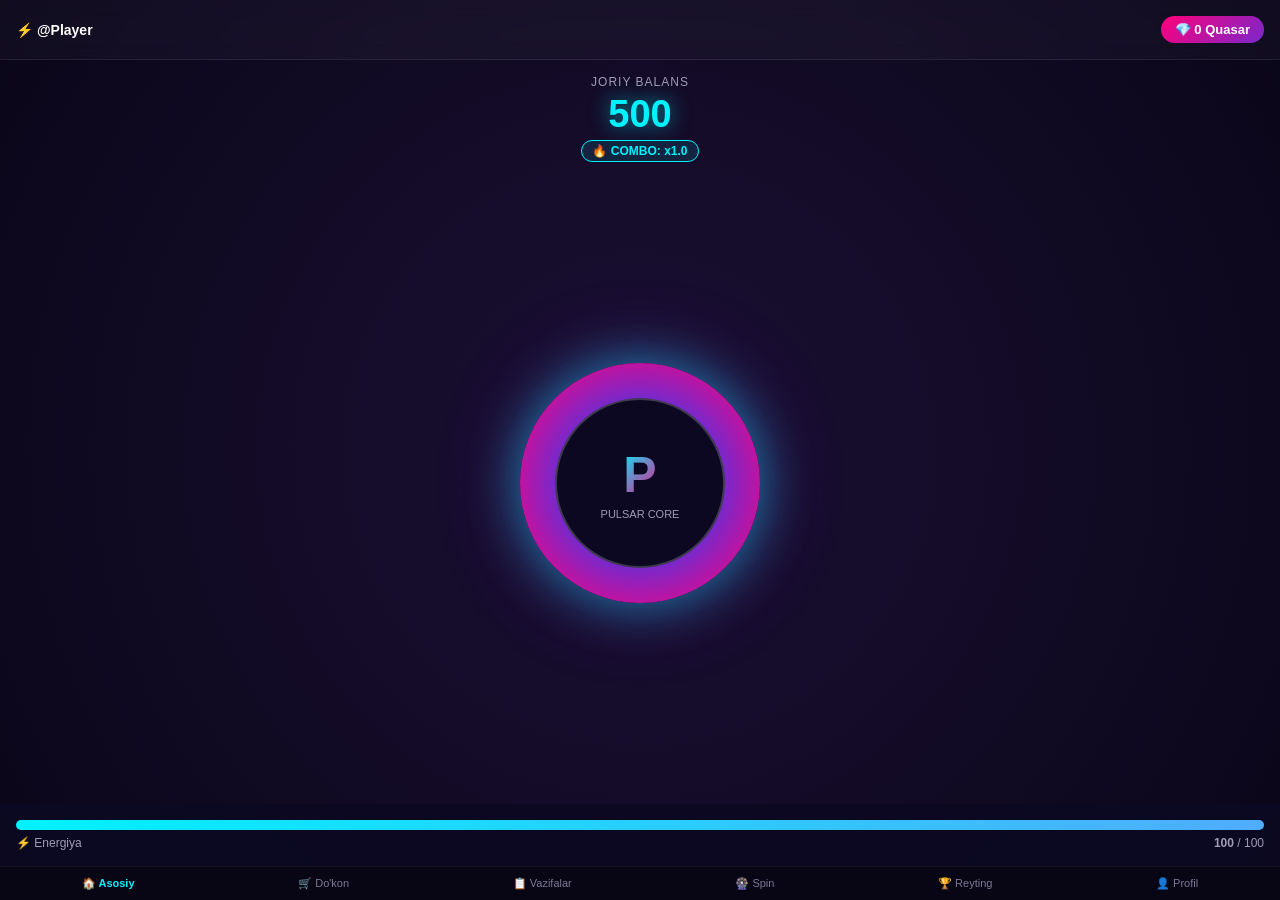
==== index.html @ 584ee262 "Add files via upload" ====
<!DOCTYPE html>
<html lang="uz">
<head>
  <meta charset="UTF-8">
  <meta name="viewport" content="width=device-width, initial-scale=1.0, user-scalable=no">
  <title>Pulsar Tap-to-Earn</title>
  <script src="https://telegram.org/js/telegram-web-app.js"></script>
  <style>
    * { box-sizing: border-box; margin: 0; padding: 0; user-select: none; font-family: 'Segoe UI', Roboto, sans-serif; }
    body { background: radial-gradient(circle at center, #1b1035, #0a0618); color: #fff; height: 100vh; display: flex; flex-direction: column; overflow: hidden; }
    header { padding: 16px; display: flex; justify-content: space-between; align-items: center; background: rgba(255,255,255,0.03); backdrop-filter: blur(10px); border-bottom: 1px solid rgba(255,255,255,0.08); }
    .user-pill { display: flex; align-items: center; gap: 8px; font-weight: bold; font-size: 14px; }
    .balance-badge { background: linear-gradient(135deg, #ff007a, #7928ca); padding: 6px 14px; border-radius: 20px; font-size: 13px; font-weight: bold; }
    
    .stats-container { text-align: center; margin-top: 15px; }
    .balance-title { font-size: 12px; color: #a19bb6; text-transform: uppercase; letter-spacing: 1px; }
    .balance-val { font-size: 38px; font-weight: 800; color: #00f2fe; text-shadow: 0 0 20px rgba(0,242,254,0.6); margin: 4px 0; }
    .combo-badge { display: inline-block; background: rgba(0, 242, 254, 0.1); border: 1px solid #00f2fe; color: #00f2fe; padding: 3px 10px; border-radius: 12px; font-size: 12px; font-weight: bold; }

    .tap-area { flex: 1; display: flex; justify-content: center; align-items: center; position: relative; }
    .pulsar-core {
      width: 240px; height: 240px; border-radius: 50%;
      background: radial-gradient(circle, #00f2fe 10%, #7928ca 50%, #ff007a 90%);
      box-shadow: 0 0 50px rgba(0,242,254,0.5), 0 0 80px rgba(121,40,202,0.4);
      display: flex; justify-content: center; align-items: center;
      cursor: pointer; transition: transform 0.1s ease;
    }
    .pulsar-core:active { transform: scale(0.94); }
    .core-inner { width: 170px; height: 170px; border-radius: 50%; background: #0c0822; display: flex; flex-direction: column; justify-content: center; align-items: center; border: 2px solid rgba(255,255,255,0.2); }
    .core-symbol { font-size: 50px; font-weight: 900; background: linear-gradient(135deg, #00f2fe, #ff007a); -webkit-background-clip: text; -webkit-text-fill-color: transparent; }

    .floating-text { position: absolute; color: #00f2fe; font-size: 24px; font-weight: bold; pointer-events: none; animation: floatUp 0.8s forwards ease-out; }
    @keyframes floatUp { 0% { opacity: 1; transform: translateY(0) scale(1); } 100% { opacity: 0; transform: translateY(-70px) scale(1.3); } }

    .footer-bar { padding: 16px; background: rgba(12,8,34,0.9); }
    .energy-bar-wrap { height: 10px; background: rgba(255,255,255,0.1); border-radius: 10px; overflow: hidden; margin-bottom: 6px; }
    .energy-bar-fill { height: 100%; width: 100%; background: linear-gradient(90deg, #00f2fe, #4facfe); transition: width 0.2s; }
    .energy-info { display: flex; justify-content: space-between; font-size: 12px; color: #a19bb6; }

    nav { display: flex; justify-content: space-around; background: #080514; padding: 10px 0; border-top: 1px solid rgba(255,255,255,0.06); }
    .nav-item { display: flex; flex-direction: column; align-items: center; font-size: 11px; color: #7f7899; cursor: pointer; }
    .nav-item.active { color: #00f2fe; font-weight: bold; }
  </style>
</head>
<body>
  <header>
    <div class="user-pill" id="user-info">⚡ @Player</div>
    <div class="balance-badge">💎 <span id="gems-val">0</span> Quasar</div>
  </header>

  <div class="stats-container">
    <div class="balance-title">JORIY BALANS</div>
    <div class="balance-val" id="balance">500</div>
    <div class="combo-badge" id="combo">🔥 COMBO: x1.0</div>
  </div>

  <div class="tap-area" id="tap-zone">
    <div class="pulsar-core" id="core">
      <div class="core-inner">
        <div class="core-symbol">P</div>
        <div style="font-size: 11px; color: #a19bb6; margin-top: 4px;">PULSAR CORE</div>
      </div>
    </div>
  </div>

  <div class="footer-bar">
    <div class="energy-bar-wrap">
      <div class="energy-bar-fill" id="energy-fill"></div>
    </div>
    <div class="energy-info">
      <span>⚡ Energiya</span>
      <span><strong id="energy-val">100</strong> / 100</span>
    </div>
  </div>

  <nav>
    <div class="nav-item active">🏠 Asosiy</div>
    <div class="nav-item">🛒 Do'kon</div>
    <div class="nav-item">📋 Vazifalar</div>
    <div class="nav-item">🎡 Spin</div>
    <div class="nav-item">🏆 Reyting</div>
    <div class="nav-item">👤 Profil</div>
  </nav>

  <script>
    const tg = window.Telegram?.WebApp;
    if (tg) { tg.expand(); }

    let balance = 500;
    let energy = 100;
    const maxEnergy = 100;
    let comboCount = 0;
    let comboMultiplier = 1;

    const balanceEl = document.getElementById('balance');
    const energyValEl = document.getElementById('energy-val');
    const energyFillEl = document.getElementById('energy-fill');
    const comboEl = document.getElementById('combo');
    const coreEl = document.getElementById('core');
    const tapZone = document.getElementById('tap-zone');

    if (tg?.initDataUnsafe?.user) {
      document.getElementById('user-info').innerText = '⚡ @' + (tg.initDataUnsafe.user.username || tg.initDataUnsafe.user.first_name);
    }

    coreEl.addEventListener('pointerdown', (e) => {
      if (energy <= 0) return;

      energy--;
      comboCount++;
      comboMultiplier = comboCount > 30 ? 3 : (comboCount > 15 ? 2 : 1);
      
      const earned = 1 * comboMultiplier;
      balance += earned;

      balanceEl.innerText = balance.toLocaleString();
      energyValEl.innerText = energy;
      energyFillEl.style.width = (energy / maxEnergy * 100) + '%';
      comboEl.innerText = `🔥 COMBO: x${comboMultiplier}.0`;

      if (tg?.HapticFeedback) {
        tg.HapticFeedback.impactOccurred('medium');
      }

      // Animatsiya
      const plusText = document.createElement('div');
      plusText.className = 'floating-text';
      plusText.innerText = `+${earned}`;
      plusText.style.left = `${e.clientX - 20}px`;
      plusText.style.top = `${e.clientY - 60}px`;
      document.body.appendChild(plusText);

      setTimeout(() => plusText.remove(), 800);
    });

    // Energiya tiklanishi (har 2 soniyada +1)
    setInterval(() => {
      if (energy < maxEnergy) {
        energy++;
        energyValEl.innerText = energy;
        energyFillEl.style.width = (energy / maxEnergy * 100) + '%';
      }
    }, 2000);
  </script>
</body>
</html>
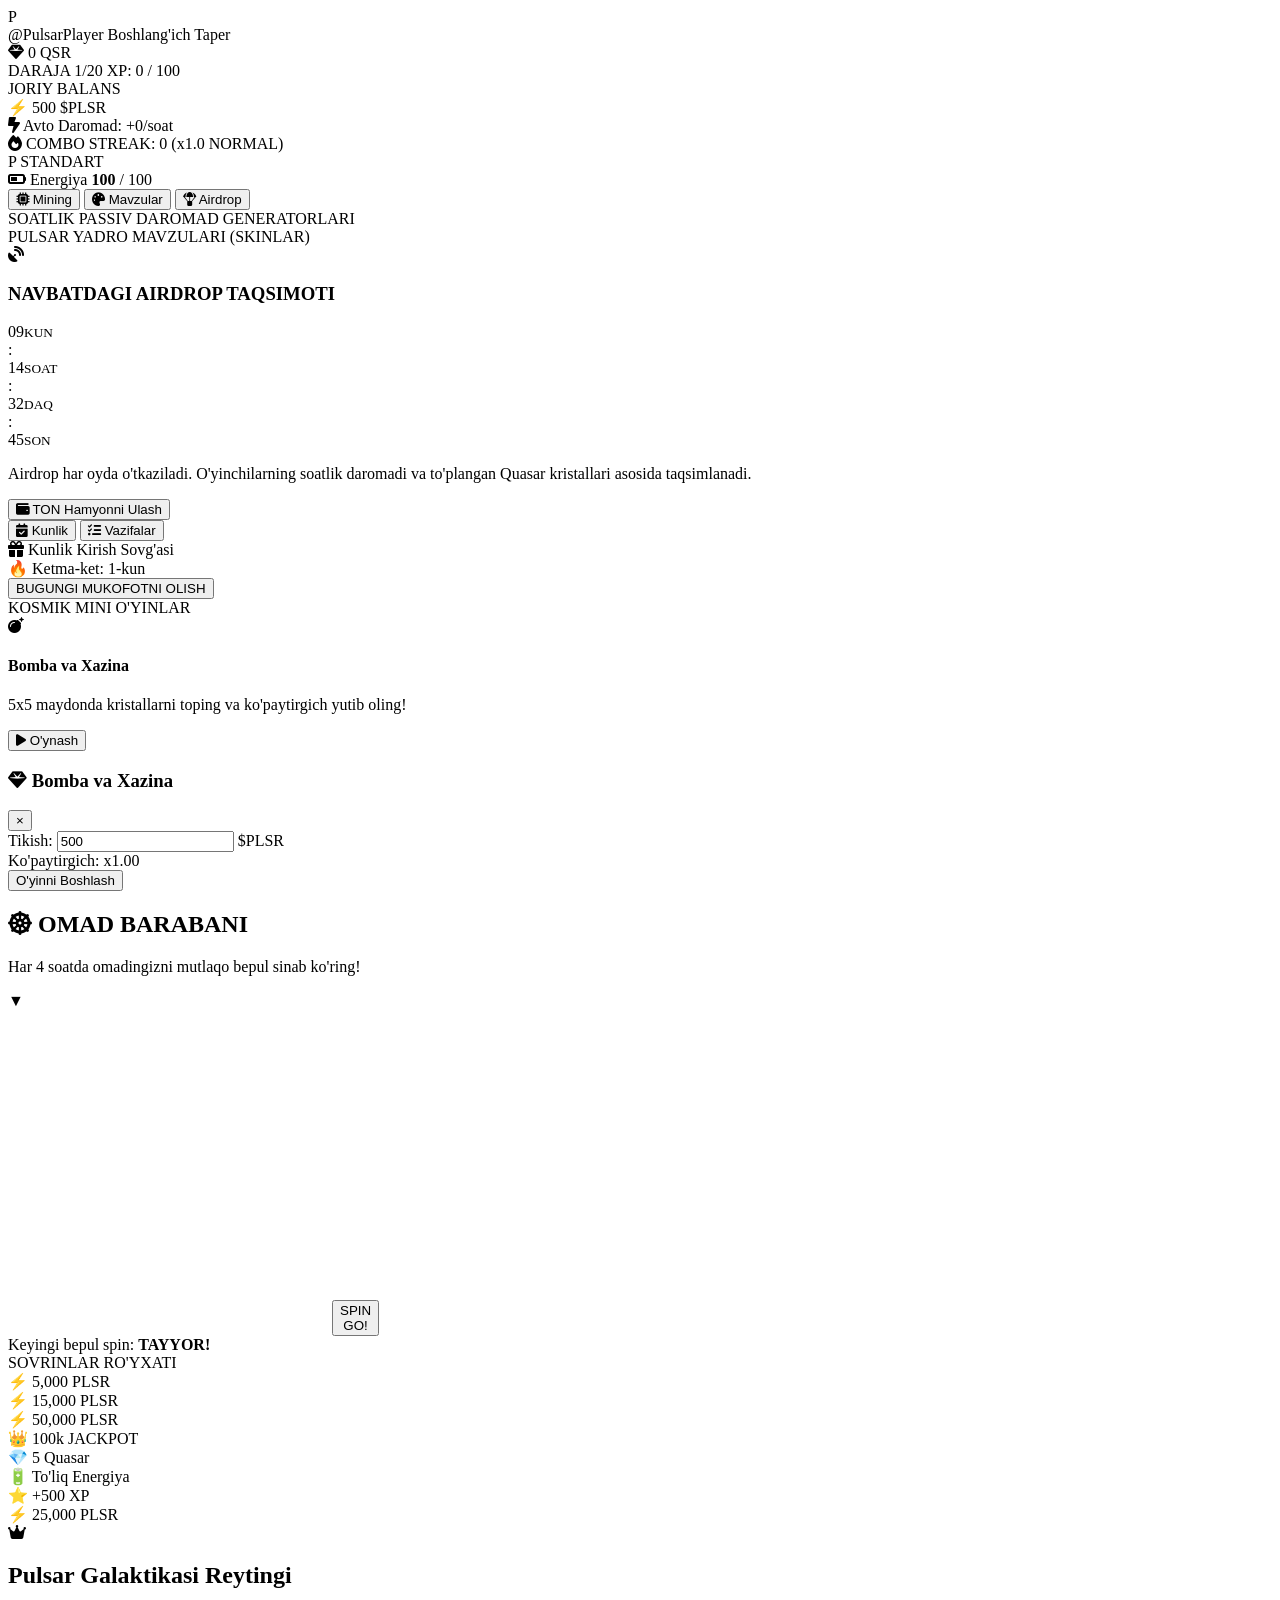
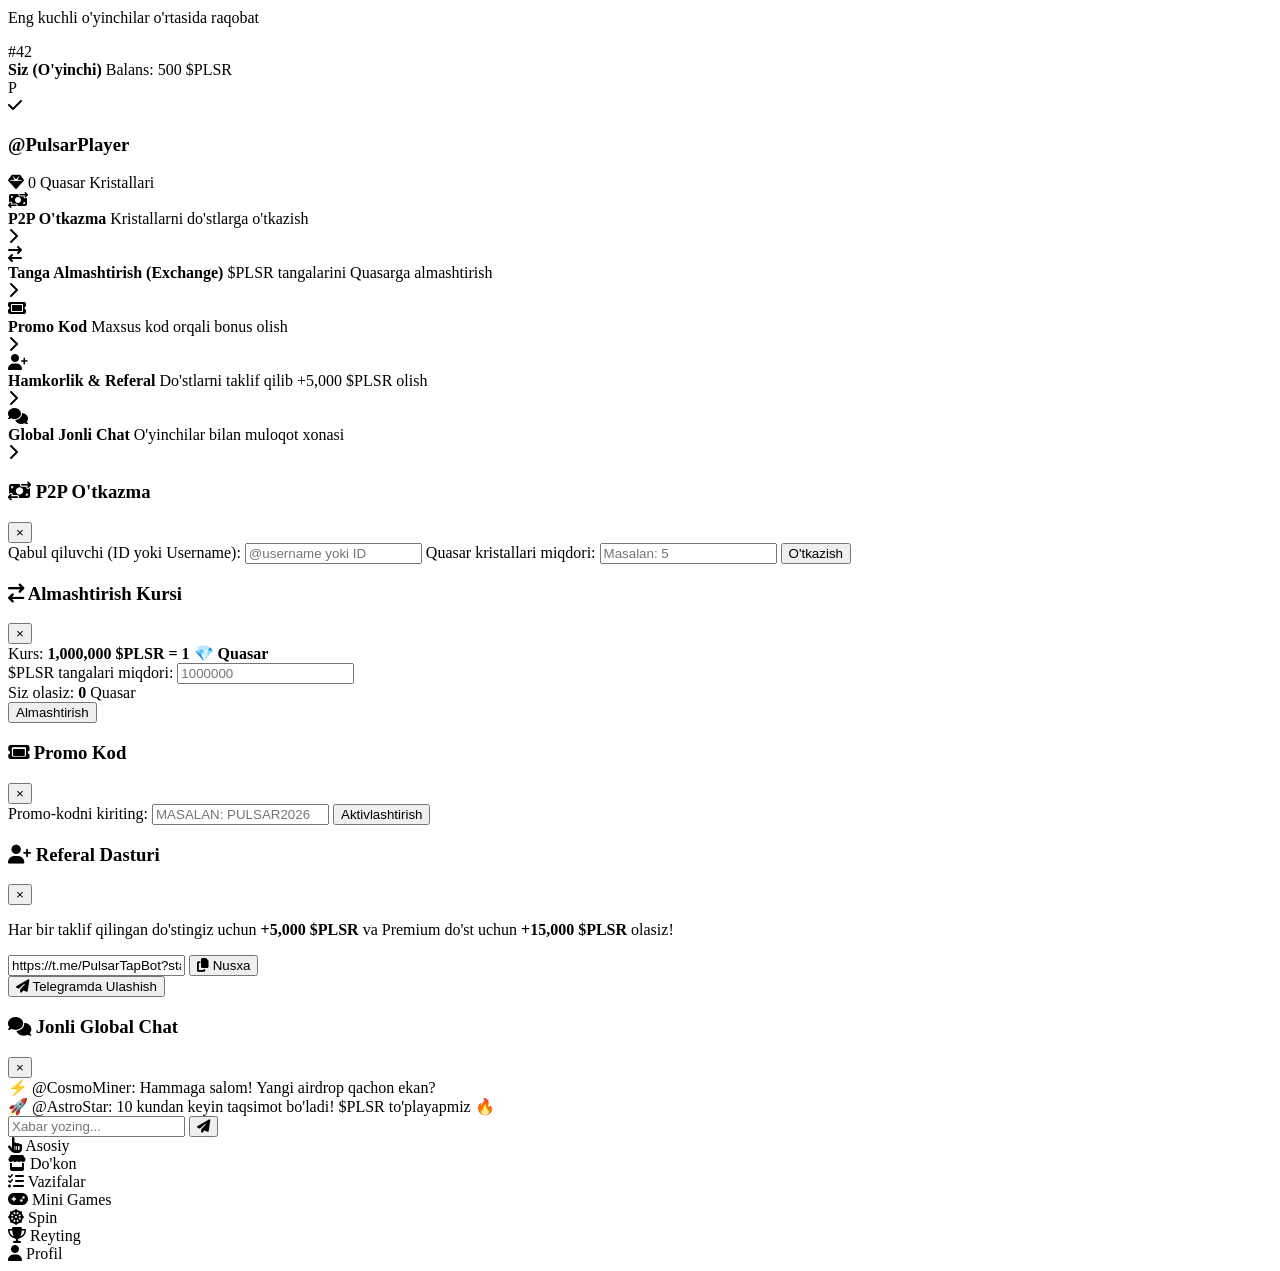
==== commit 1b1390ca: "Add files via upload" ====
--- a/index.html
+++ b/index.html
@@ -2,145 +2,445 @@
 <html lang="uz">
 <head>
   <meta charset="UTF-8">
-  <meta name="viewport" content="width=device-width, initial-scale=1.0, user-scalable=no">
-  <title>Pulsar Tap-to-Earn</title>
+  <meta name="viewport" content="width=device-width, initial-scale=1.0, maximum-scale=1.0, user-scalable=no">
+  <title>Pulsar ($PLSR) — Telegram Mini App</title>
+  <!-- Telegram WebApp SDK -->
   <script src="https://telegram.org/js/telegram-web-app.js"></script>
-  <style>
-    * { box-sizing: border-box; margin: 0; padding: 0; user-select: none; font-family: 'Segoe UI', Roboto, sans-serif; }
-    body { background: radial-gradient(circle at center, #1b1035, #0a0618); color: #fff; height: 100vh; display: flex; flex-direction: column; overflow: hidden; }
-    header { padding: 16px; display: flex; justify-content: space-between; align-items: center; background: rgba(255,255,255,0.03); backdrop-filter: blur(10px); border-bottom: 1px solid rgba(255,255,255,0.08); }
-    .user-pill { display: flex; align-items: center; gap: 8px; font-weight: bold; font-size: 14px; }
-    .balance-badge { background: linear-gradient(135deg, #ff007a, #7928ca); padding: 6px 14px; border-radius: 20px; font-size: 13px; font-weight: bold; }
-    
-    .stats-container { text-align: center; margin-top: 15px; }
-    .balance-title { font-size: 12px; color: #a19bb6; text-transform: uppercase; letter-spacing: 1px; }
-    .balance-val { font-size: 38px; font-weight: 800; color: #00f2fe; text-shadow: 0 0 20px rgba(0,242,254,0.6); margin: 4px 0; }
-    .combo-badge { display: inline-block; background: rgba(0, 242, 254, 0.1); border: 1px solid #00f2fe; color: #00f2fe; padding: 3px 10px; border-radius: 12px; font-size: 12px; font-weight: bold; }
-
-    .tap-area { flex: 1; display: flex; justify-content: center; align-items: center; position: relative; }
-    .pulsar-core {
-      width: 240px; height: 240px; border-radius: 50%;
-      background: radial-gradient(circle, #00f2fe 10%, #7928ca 50%, #ff007a 90%);
-      box-shadow: 0 0 50px rgba(0,242,254,0.5), 0 0 80px rgba(121,40,202,0.4);
-      display: flex; justify-content: center; align-items: center;
-      cursor: pointer; transition: transform 0.1s ease;
-    }
-    .pulsar-core:active { transform: scale(0.94); }
-    .core-inner { width: 170px; height: 170px; border-radius: 50%; background: #0c0822; display: flex; flex-direction: column; justify-content: center; align-items: center; border: 2px solid rgba(255,255,255,0.2); }
-    .core-symbol { font-size: 50px; font-weight: 900; background: linear-gradient(135deg, #00f2fe, #ff007a); -webkit-background-clip: text; -webkit-text-fill-color: transparent; }
-
-    .floating-text { position: absolute; color: #00f2fe; font-size: 24px; font-weight: bold; pointer-events: none; animation: floatUp 0.8s forwards ease-out; }
-    @keyframes floatUp { 0% { opacity: 1; transform: translateY(0) scale(1); } 100% { opacity: 0; transform: translateY(-70px) scale(1.3); } }
-
-    .footer-bar { padding: 16px; background: rgba(12,8,34,0.9); }
-    .energy-bar-wrap { height: 10px; background: rgba(255,255,255,0.1); border-radius: 10px; overflow: hidden; margin-bottom: 6px; }
-    .energy-bar-fill { height: 100%; width: 100%; background: linear-gradient(90deg, #00f2fe, #4facfe); transition: width 0.2s; }
-    .energy-info { display: flex; justify-content: space-between; font-size: 12px; color: #a19bb6; }
-
-    nav { display: flex; justify-content: space-around; background: #080514; padding: 10px 0; border-top: 1px solid rgba(255,255,255,0.06); }
-    .nav-item { display: flex; flex-direction: column; align-items: center; font-size: 11px; color: #7f7899; cursor: pointer; }
-    .nav-item.active { color: #00f2fe; font-weight: bold; }
-  </style>
+  <!-- FontAwesome Icons -->
+  <link rel="stylesheet" href="https://cdnjs.cloudflare.com/ajax/libs/font-awesome/6.4.0/css/all.min.css">
+  <link rel="stylesheet" href="css/style.css">
 </head>
 <body>
-  <header>
-    <div class="user-pill" id="user-info">⚡ @Player</div>
-    <div class="balance-badge">💎 <span id="gems-val">0</span> Quasar</div>
-  </header>
-
-  <div class="stats-container">
-    <div class="balance-title">JORIY BALANS</div>
-    <div class="balance-val" id="balance">500</div>
-    <div class="combo-badge" id="combo">🔥 COMBO: x1.0</div>
+  <div id="app">
+    <!-- Top Header -->
+    <header class="app-header">
+      <div class="user-pill" id="user-profile-header">
+        <div class="avatar-circle" id="user-avatar">P</div>
+        <div class="user-meta">
+          <span class="user-name" id="user-name">@PulsarPlayer</span>
+          <span class="user-title" id="user-status-title">Boshlang'ich Taper</span>
+        </div>
+      </div>
+      <div class="header-badges">
+        <div class="badge quasar-badge" onclick="switchTab('profil')">
+          <i class="fa-solid fa-gem"></i> <span id="header-gems">0</span> QSR
+        </div>
+      </div>
+    </header>
+
+    <!-- Main Screens Container -->
+    <main class="content-area">
+      <!-- 1. ASOSIY (TAP TO EARN) SCREEN -->
+      <section id="tab-asosiy" class="screen-tab active">
+        <div class="stats-overview">
+          <div class="level-progress-wrap">
+            <div class="level-info">
+              <span id="level-label">DARAJA 1/20</span>
+              <span id="xp-label">XP: 0 / 100</span>
+            </div>
+            <div class="progress-track">
+              <div class="progress-fill" id="xp-bar" style="width: 0%;"></div>
+            </div>
+          </div>
+
+          <div class="balance-display">
+            <div class="balance-sub">JORIY BALANS</div>
+            <div class="balance-main">
+              <span class="coin-icon">⚡</span>
+              <span id="main-balance">500</span>
+              <span class="currency-label">$PLSR</span>
+            </div>
+            <div class="passive-income-badge">
+              <i class="fa-solid fa-bolt-lightning"></i> Avto Daromad: <span id="passive-rate">+0</span>/soat
+            </div>
+          </div>
+
+          <div class="combo-indicator" id="combo-badge">
+            <i class="fa-solid fa-fire"></i> COMBO STREAK: <span id="combo-count">0</span> (<span id="combo-mult">x1.0 NORMAL</span>)
+          </div>
+        </div>
+
+        <!-- Central Tap Core -->
+        <div class="tap-zone" id="tap-zone">
+          <div class="pulsar-aura" id="pulsar-aura"></div>
+          <div class="pulsar-core" id="pulsar-core">
+            <div class="core-rings"></div>
+            <div class="core-center">
+              <span class="core-logo">P</span>
+              <span class="core-skin-name" id="active-skin-name">STANDART</span>
+            </div>
+          </div>
+        </div>
+
+        <!-- Energy Bar -->
+        <div class="energy-panel">
+          <div class="energy-meta">
+            <span><i class="fa-solid fa-battery-half"></i> Energiya</span>
+            <span><strong id="energy-cur">100</strong> / <span id="energy-max">100</span></span>
+          </div>
+          <div class="energy-track">
+            <div class="energy-fill" id="energy-bar" style="width: 100%;"></div>
+          </div>
+        </div>
+      </section>
+
+      <!-- 2. DO'KON & MINING SCREEN -->
+      <section id="tab-dokan" class="screen-tab">
+        <div class="sub-nav">
+          <button class="sub-btn active" onclick="switchShopSub('mining')"><i class="fa-solid fa-microchip"></i> Mining</button>
+          <button class="sub-btn" onclick="switchShopSub('mavzular')"><i class="fa-solid fa-palette"></i> Mavzular</button>
+          <button class="sub-btn" onclick="switchShopSub('airdrop')"><i class="fa-solid fa-parachute-box"></i> Airdrop</button>
+        </div>
+
+        <!-- Mining Cards -->
+        <div id="shop-mining" class="shop-content-section active">
+          <div class="section-title">SOATLIK PASSIV DAROMAD GENERATORLARI</div>
+          <div class="cards-grid" id="mining-cards-container">
+            <!-- Dynamic Mining Cards injected by JS -->
+          </div>
+        </div>
+
+        <!-- Skins / Mavzular -->
+        <div id="shop-mavzular" class="shop-content-section">
+          <div class="section-title">PULSAR YADRO MAVZULARI (SKINLAR)</div>
+          <div class="cards-grid" id="skins-cards-container">
+            <!-- Dynamic Skin Cards injected by JS -->
+          </div>
+        </div>
+
+        <!-- Airdrop Section -->
+        <div id="shop-airdrop" class="shop-content-section">
+          <div class="airdrop-card">
+            <div class="airdrop-header">
+              <i class="fa-solid fa-satellite-dish"></i>
+              <h3>NAVBATDAGI AIRDROP TAQSIMOTI</h3>
+            </div>
+            <div class="countdown-timer">
+              <div class="time-block"><span id="days">09</span><small>KUN</small></div>
+              <div class="time-divider">:</div>
+              <div class="time-block"><span id="hours">14</span><small>SOAT</small></div>
+              <div class="time-divider">:</div>
+              <div class="time-block"><span id="minutes">32</span><small>DAQ</small></div>
+              <div class="time-divider">:</div>
+              <div class="time-block"><span id="seconds">45</span><small>SON</small></div>
+            </div>
+            <div class="airdrop-info">
+              <p>Airdrop har oyda o'tkaziladi. O'yinchilarning soatlik daromadi va to'plangan Quasar kristallari asosida taqsimlanadi.</p>
+              <button class="btn-primary" onclick="connectWallet()"><i class="fa-solid fa-wallet"></i> TON Hamyonni Ulash</button>
+            </div>
+          </div>
+        </div>
+      </section>
+
+      <!-- 3. VAZIFALAR SCREEN -->
+      <section id="tab-vazifalar" class="screen-tab">
+        <div class="sub-nav">
+          <button class="sub-btn active" onclick="switchTaskSub('daily')"><i class="fa-solid fa-calendar-check"></i> Kunlik</button>
+          <button class="sub-btn" onclick="switchTaskSub('missions')"><i class="fa-solid fa-list-check"></i> Vazifalar</button>
+        </div>
+
+        <div id="task-daily" class="task-content-section active">
+          <div class="streak-header">
+            <div class="streak-title"><i class="fa-solid fa-gift"></i> Kunlik Kirish Sovg'asi</div>
+            <div class="streak-badge">🔥 Ketma-ket: <span id="streak-day-count">1</span>-kun</div>
+          </div>
+          <div class="streak-grid" id="streak-grid-container">
+            <!-- 7 Days Streak Cards -->
+          </div>
+          <button class="btn-claim-daily" id="btn-claim-streak" onclick="claimDailyStreak()">BUGUNGI MUKOFOTNI OLISH</button>
+        </div>
+
+        <div id="task-missions" class="task-content-section">
+          <div class="missions-list" id="missions-container">
+            <!-- Dynamic Social Tasks -->
+          </div>
+        </div>
+      </section>
+
+      <!-- 4. MINI GAMES SCREEN -->
+      <section id="tab-minigames" class="screen-tab">
+        <div class="section-title">KOSMIK MINI O'YINLAR</div>
+        <div class="game-selector-card" onclick="openMinesGame()">
+          <div class="game-icon"><i class="fa-solid fa-bomb"></i></div>
+          <div class="game-info">
+            <h4>Bomba va Xazina</h4>
+            <p>5x5 maydonda kristallarni toping va ko'paytirgich yutib oling!</p>
+          </div>
+          <button class="btn-sm"><i class="fa-solid fa-play"></i> O'ynash</button>
+        </div>
+
+        <!-- Minesweeper Modal/Game View -->
+        <div id="mines-modal" class="modal-overlay">
+          <div class="modal-window">
+            <div class="modal-header">
+              <h3><i class="fa-solid fa-gem"></i> Bomba va Xazina</h3>
+              <button class="close-btn" onclick="closeMinesGame()">&times;</button>
+            </div>
+            <div class="mines-controls">
+              <div class="stat-box">Tikish: <input type="number" id="mines-bet" value="500" min="100" step="100"> $PLSR</div>
+              <div class="stat-box">Ko'paytirgich: <span id="mines-mult">x1.00</span></div>
+            </div>
+            <div class="mines-grid" id="mines-grid">
+              <!-- 25 Cells -->
+            </div>
+            <div class="mines-actions">
+              <button class="btn-primary" id="btn-start-mines" onclick="startMinesGame()">O'yinni Boshlash</button>
+              <button class="btn-success" id="btn-cashout-mines" onclick="cashoutMines()" style="display:none;">Yutuqni Olish</button>
+            </div>
+          </div>
+        </div>
+      </section>
+
+      <!-- 5. SPIN (OMAD BARABANI) SCREEN -->
+      <section id="tab-spin" class="screen-tab">
+        <div class="spin-header">
+          <h2><i class="fa-solid fa-dharmachakra"></i> OMAD BARABANI</h2>
+          <p>Har 4 soatda omadingizni mutlaqo bepul sinab ko'ring!</p>
+        </div>
+
+        <div class="wheel-container">
+          <div class="wheel-pointer">▼</div>
+          <canvas id="wheel-canvas" width="320" height="320"></canvas>
+          <button class="spin-center-btn" id="spin-btn" onclick="spinWheel()">SPIN<br>GO!</button>
+        </div>
+
+        <div class="spin-timer-wrap">
+          <span id="spin-cooldown-text">Keyingi bepul spin: <strong id="spin-timer">TAYYOR!</strong></span>
+        </div>
+
+        <div class="spin-prizes-list">
+          <div class="section-title">SOVRINLAR RO'YXATI</div>
+          <div class="prizes-grid">
+            <div class="prize-pill">⚡ 5,000 PLSR</div>
+            <div class="prize-pill">⚡ 15,000 PLSR</div>
+            <div class="prize-pill">⚡ 50,000 PLSR</div>
+            <div class="prize-pill jackpot">👑 100k JACKPOT</div>
+            <div class="prize-pill">💎 5 Quasar</div>
+            <div class="prize-pill">🔋 To'liq Energiya</div>
+            <div class="prize-pill">⭐ +500 XP</div>
+            <div class="prize-pill">⚡ 25,000 PLSR</div>
+          </div>
+        </div>
+      </section>
+
+      <!-- 6. REYTING (LEADERBOARD) SCREEN -->
+      <section id="tab-reyting" class="screen-tab">
+        <div class="leaderboard-header">
+          <i class="fa-solid fa-crown rank-crown"></i>
+          <h2>Pulsar Galaktikasi Reytingi</h2>
+          <p>Eng kuchli o'yinchilar o'rtasida raqobat</p>
+        </div>
+
+        <div class="leaderboard-list" id="leaderboard-container">
+          <!-- Leaderboard items -->
+        </div>
+
+        <!-- Sticky My Rank -->
+        <div class="my-rank-sticky">
+          <div class="my-rank-num">#42</div>
+          <div class="my-rank-info">
+            <strong>Siz (O'yinchi)</strong>
+            <span>Balans: <span id="my-rank-bal">500</span> $PLSR</span>
+          </div>
+        </div>
+      </section>
+
+      <!-- 7. PROFIL, P2P & LIVE CHAT SCREEN -->
+      <section id="tab-profil" class="screen-tab">
+        <div class="profile-card">
+          <div class="profile-avatar-wrap">
+            <div class="profile-avatar" id="prof-avatar">P</div>
+            <div class="profile-badge-check"><i class="fa-solid fa-check"></i></div>
+          </div>
+          <h3 id="prof-username">@PulsarPlayer</h3>
+          <div class="prof-gems-display">
+            <i class="fa-solid fa-gem"></i> <span id="prof-gems">0</span> Quasar Kristallari
+          </div>
+        </div>
+
+        <div class="profile-menu">
+          <!-- P2P Transfer Item -->
+          <div class="menu-item" onclick="openModal('p2p-modal')">
+            <div class="menu-icon icon-blue"><i class="fa-solid fa-money-bill-transfer"></i></div>
+            <div class="menu-text">
+              <strong>P2P O'tkazma</strong>
+              <span>Kristallarni do'stlarga o'tkazish</span>
+            </div>
+            <i class="fa-solid fa-chevron-right arrow"></i>
+          </div>
+
+          <!-- Tanga Exchange Item -->
+          <div class="menu-item" onclick="openModal('exchange-modal')">
+            <div class="menu-icon icon-purple"><i class="fa-solid fa-arrow-right-arrow-left"></i></div>
+            <div class="menu-text">
+              <strong>Tanga Almashtirish (Exchange)</strong>
+              <span>$PLSR tangalarini Quasarga almashtirish</span>
+            </div>
+            <i class="fa-solid fa-chevron-right arrow"></i>
+          </div>
+
+          <!-- Promo Kod Item -->
+          <div class="menu-item" onclick="openModal('promo-modal')">
+            <div class="menu-icon icon-gold"><i class="fa-solid fa-ticket"></i></div>
+            <div class="menu-text">
+              <strong>Promo Kod</strong>
+              <span>Maxsus kod orqali bonus olish</span>
+            </div>
+            <i class="fa-solid fa-chevron-right arrow"></i>
+          </div>
+
+          <!-- Referral Item -->
+          <div class="menu-item" onclick="openModal('ref-modal')">
+            <div class="menu-icon icon-green"><i class="fa-solid fa-user-plus"></i></div>
+            <div class="menu-text">
+              <strong>Hamkorlik & Referal</strong>
+              <span>Do'stlarni taklif qilib +5,000 $PLSR olish</span>
+            </div>
+            <i class="fa-solid fa-chevron-right arrow"></i>
+          </div>
+
+          <!-- Global Chat Toggle -->
+          <div class="menu-item" onclick="openModal('chat-modal')">
+            <div class="menu-icon icon-pink"><i class="fa-solid fa-comments"></i></div>
+            <div class="menu-text">
+              <strong>Global Jonli Chat</strong>
+              <span>O'yinchilar bilan muloqot xonasi</span>
+            </div>
+            <i class="fa-solid fa-chevron-right arrow"></i>
+          </div>
+        </div>
+      </section>
+    </main>
+
+    <!-- Modals -->
+    <!-- 1. P2P Modal -->
+    <div id="p2p-modal" class="modal-overlay">
+      <div class="modal-window">
+        <div class="modal-header">
+          <h3><i class="fa-solid fa-money-bill-transfer"></i> P2P O'tkazma</h3>
+          <button class="close-btn" onclick="closeModal('p2p-modal')">&times;</button>
+        </div>
+        <div class="modal-body">
+          <label>Qabul qiluvchi (ID yoki Username):</label>
+          <input type="text" id="p2p-target" placeholder="@username yoki ID">
+          <label>Quasar kristallari miqdori:</label>
+          <input type="number" id="p2p-amount" min="1" placeholder="Masalan: 5">
+          <button class="btn-primary" onclick="handleP2PTransfer()">O'tkazish</button>
+        </div>
+      </div>
+    </div>
+
+    <!-- 2. Exchange Modal -->
+    <div id="exchange-modal" class="modal-overlay">
+      <div class="modal-window">
+        <div class="modal-header">
+          <h3><i class="fa-solid fa-arrow-right-arrow-left"></i> Almashtirish Kursi</h3>
+          <button class="close-btn" onclick="closeModal('exchange-modal')">&times;</button>
+        </div>
+        <div class="modal-body">
+          <div class="rate-card">
+            <span>Kurs:</span>
+            <strong>1,000,000 $PLSR = 1 💎 Quasar</strong>
+          </div>
+          <label>$PLSR tangalari miqdori:</label>
+          <input type="number" id="exchange-input" placeholder="1000000" oninput="calcExchange()">
+          <div class="exchange-preview">Siz olasiz: <strong id="exchange-out">0</strong> Quasar</div>
+          <button class="btn-primary" onclick="handleExchange()">Almashtirish</button>
+        </div>
+      </div>
+    </div>
+
+    <!-- 3. Promo Modal -->
+    <div id="promo-modal" class="modal-overlay">
+      <div class="modal-window">
+        <div class="modal-header">
+          <h3><i class="fa-solid fa-ticket"></i> Promo Kod</h3>
+          <button class="close-btn" onclick="closeModal('promo-modal')">&times;</button>
+        </div>
+        <div class="modal-body">
+          <label>Promo-kodni kiriting:</label>
+          <input type="text" id="promo-input" placeholder="MASALAN: PULSAR2026">
+          <button class="btn-primary" onclick="handlePromo()">Aktivlashtirish</button>
+        </div>
+      </div>
+    </div>
+
+    <!-- 4. Ref Modal -->
+    <div id="ref-modal" class="modal-overlay">
+      <div class="modal-window">
+        <div class="modal-header">
+          <h3><i class="fa-solid fa-user-plus"></i> Referal Dasturi</h3>
+          <button class="close-btn" onclick="closeModal('ref-modal')">&times;</button>
+        </div>
+        <div class="modal-body">
+          <p>Har bir taklif qilingan do'stingiz uchun <strong>+5,000 $PLSR</strong> va Premium do'st uchun <strong>+15,000 $PLSR</strong> olasiz!</p>
+          <div class="ref-link-box">
+            <input type="text" id="ref-link-val" value="https://t.me/PulsarTapBot?start=ref_123456" readonly>
+            <button class="btn-sm" onclick="copyRefLink()"><i class="fa-solid fa-copy"></i> Nusxa</button>
+          </div>
+          <button class="btn-primary" onclick="shareRefLink()"><i class="fa-solid fa-paper-plane"></i> Telegramda Ulashish</button>
+        </div>
+      </div>
+    </div>
+
+    <!-- 5. Global Chat Modal -->
+    <div id="chat-modal" class="modal-overlay">
+      <div class="modal-window chat-window">
+        <div class="modal-header">
+          <h3><i class="fa-solid fa-comments"></i> Jonli Global Chat</h3>
+          <button class="close-btn" onclick="closeModal('chat-modal')">&times;</button>
+        </div>
+        <div class="chat-messages" id="chat-stream">
+          <div class="chat-bubble">
+            <span class="chat-user">⚡ @CosmoMiner:</span>
+            <span class="chat-text">Hammaga salom! Yangi airdrop qachon ekan?</span>
+          </div>
+          <div class="chat-bubble">
+            <span class="chat-user">🚀 @AstroStar:</span>
+            <span class="chat-text">10 kundan keyin taqsimot bo'ladi! $PLSR to'playapmiz 🔥</span>
+          </div>
+        </div>
+        <div class="chat-input-bar">
+          <input type="text" id="chat-msg-input" placeholder="Xabar yozing..." onkeypress="if(event.key==='Enter') sendChatMsg()">
+          <button class="btn-send" onclick="sendChatMsg()"><i class="fa-solid fa-paper-plane"></i></button>
+        </div>
+      </div>
+    </div>
+
+    <!-- Bottom Navigation Bar -->
+    <nav class="bottom-nav">
+      <div class="nav-btn active" onclick="switchTab('asosiy')">
+        <i class="fa-solid fa-hand-pointer"></i>
+        <span>Asosiy</span>
+      </div>
+      <div class="nav-btn" onclick="switchTab('dokan')">
+        <i class="fa-solid fa-store"></i>
+        <span>Do'kon</span>
+      </div>
+      <div class="nav-btn" onclick="switchTab('vazifalar')">
+        <i class="fa-solid fa-list-check"></i>
+        <span>Vazifalar</span>
+      </div>
+      <div class="nav-btn" onclick="switchTab('minigames')">
+        <i class="fa-solid fa-gamepad"></i>
+        <span>Mini Games</span>
+      </div>
+      <div class="nav-btn" onclick="switchTab('spin')">
+        <i class="fa-solid fa-dharmachakra"></i>
+        <span>Spin</span>
+      </div>
+      <div class="nav-btn" onclick="switchTab('reyting')">
+        <i class="fa-solid fa-trophy"></i>
+        <span>Reyting</span>
+      </div>
+      <div class="nav-btn" onclick="switchTab('profil')">
+        <i class="fa-solid fa-user"></i>
+        <span>Profil</span>
+      </div>
+    </nav>
   </div>
 
-  <div class="tap-area" id="tap-zone">
-    <div class="pulsar-core" id="core">
-      <div class="core-inner">
-        <div class="core-symbol">P</div>
-        <div style="font-size: 11px; color: #a19bb6; margin-top: 4px;">PULSAR CORE</div>
-      </div>
-    </div>
-  </div>
-
-  <div class="footer-bar">
-    <div class="energy-bar-wrap">
-      <div class="energy-bar-fill" id="energy-fill"></div>
-    </div>
-    <div class="energy-info">
-      <span>⚡ Energiya</span>
-      <span><strong id="energy-val">100</strong> / 100</span>
-    </div>
-  </div>
-
-  <nav>
-    <div class="nav-item active">🏠 Asosiy</div>
-    <div class="nav-item">🛒 Do'kon</div>
-    <div class="nav-item">📋 Vazifalar</div>
-    <div class="nav-item">🎡 Spin</div>
-    <div class="nav-item">🏆 Reyting</div>
-    <div class="nav-item">👤 Profil</div>
-  </nav>
-
-  <script>
-    const tg = window.Telegram?.WebApp;
-    if (tg) { tg.expand(); }
-
-    let balance = 500;
-    let energy = 100;
-    const maxEnergy = 100;
-    let comboCount = 0;
-    let comboMultiplier = 1;
-
-    const balanceEl = document.getElementById('balance');
-    const energyValEl = document.getElementById('energy-val');
-    const energyFillEl = document.getElementById('energy-fill');
-    const comboEl = document.getElementById('combo');
-    const coreEl = document.getElementById('core');
-    const tapZone = document.getElementById('tap-zone');
-
-    if (tg?.initDataUnsafe?.user) {
-      document.getElementById('user-info').innerText = '⚡ @' + (tg.initDataUnsafe.user.username || tg.initDataUnsafe.user.first_name);
-    }
-
-    coreEl.addEventListener('pointerdown', (e) => {
-      if (energy <= 0) return;
-
-      energy--;
-      comboCount++;
-      comboMultiplier = comboCount > 30 ? 3 : (comboCount > 15 ? 2 : 1);
-      
-      const earned = 1 * comboMultiplier;
-      balance += earned;
-
-      balanceEl.innerText = balance.toLocaleString();
-      energyValEl.innerText = energy;
-      energyFillEl.style.width = (energy / maxEnergy * 100) + '%';
-      comboEl.innerText = `🔥 COMBO: x${comboMultiplier}.0`;
-
-      if (tg?.HapticFeedback) {
-        tg.HapticFeedback.impactOccurred('medium');
-      }
-
-      // Animatsiya
-      const plusText = document.createElement('div');
-      plusText.className = 'floating-text';
-      plusText.innerText = `+${earned}`;
-      plusText.style.left = `${e.clientX - 20}px`;
-      plusText.style.top = `${e.clientY - 60}px`;
-      document.body.appendChild(plusText);
-
-      setTimeout(() => plusText.remove(), 800);
-    });
-
-    // Energiya tiklanishi (har 2 soniyada +1)
-    setInterval(() => {
-      if (energy < maxEnergy) {
-        energy++;
-        energyValEl.innerText = energy;
-        energyFillEl.style.width = (energy / maxEnergy * 100) + '%';
-      }
-    }, 2000);
-  </script>
+  <!-- Scripts -->
+  <script src="js/app.js"></script>
 </body>
 </html>
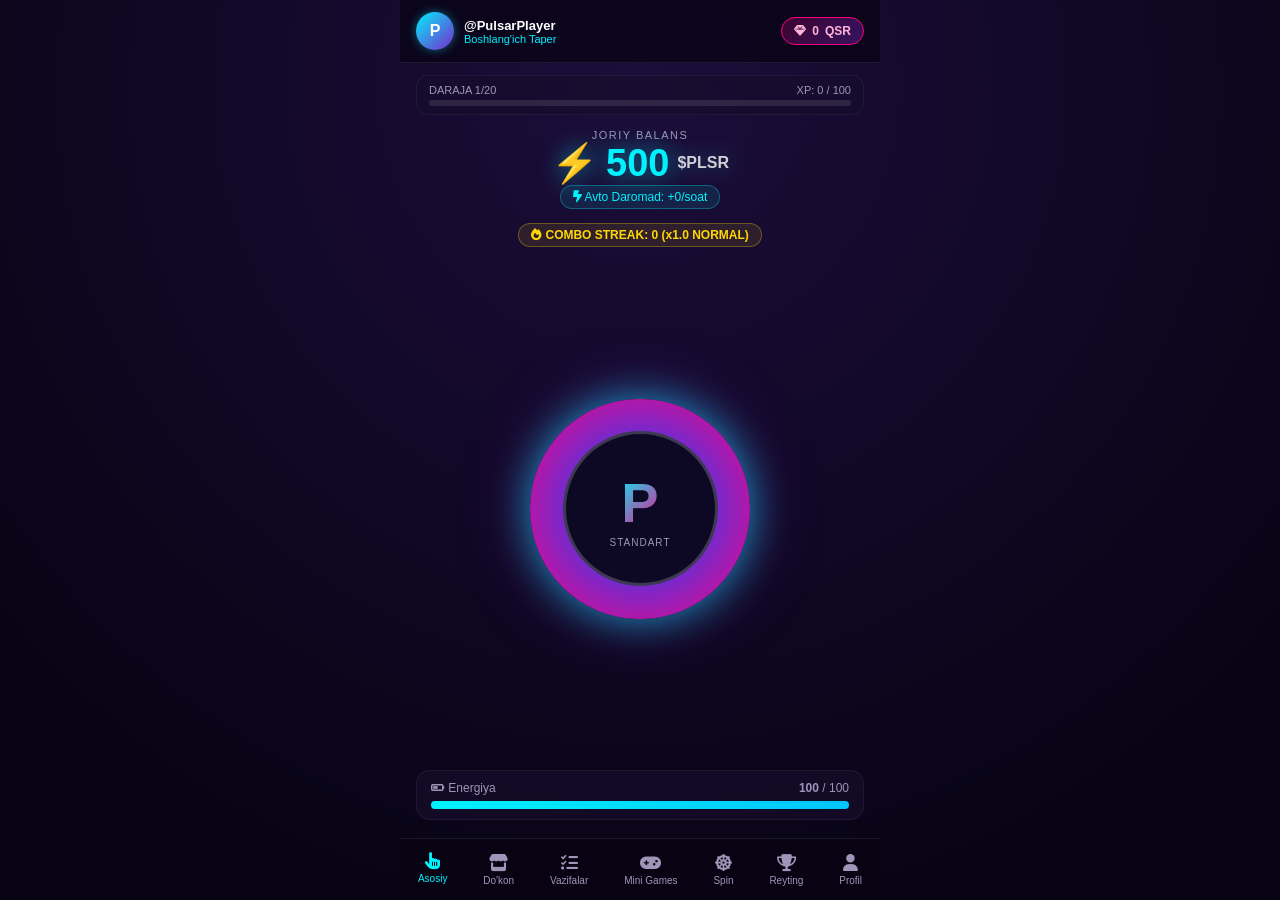
==== commit a573da37: "Fix CSS/JS paths and serve webapp files from bot server - Fix index.html paths: css/style.css -> sty" ====
--- a/index.html
+++ b/index.html
@@ -8,7 +8,7 @@
   <script src="https://telegram.org/js/telegram-web-app.js"></script>
   <!-- FontAwesome Icons -->
   <link rel="stylesheet" href="https://cdnjs.cloudflare.com/ajax/libs/font-awesome/6.4.0/css/all.min.css">
-  <link rel="stylesheet" href="css/style.css">
+  <link rel="stylesheet" href="style.css">
 </head>
 <body>
   <div id="app">
@@ -441,6 +441,6 @@
   </div>
 
   <!-- Scripts -->
-  <script src="js/app.js"></script>
+  <script src="app.js"></script>
 </body>
 </html>
--- a/style.css
+++ b/style.css
@@ -0,0 +1,915 @@
+:root {
+  --bg-dark: #070414;
+  --bg-card: rgba(23, 14, 45, 0.7);
+  --primary-cyan: #00f2fe;
+  --primary-pink: #ff007a;
+  --primary-purple: #7928ca;
+  --accent-gold: #ffd700;
+  --text-main: #ffffff;
+  --text-muted: #9e96b8;
+  --border-glow: rgba(0, 242, 254, 0.25);
+}
+
+* {
+  box-sizing: border-box;
+  margin: 0;
+  padding: 0;
+  user-select: none;
+  -webkit-user-select: none;
+  font-family: -apple-system, BlinkMacSystemFont, 'Segoe UI', Roboto, Helvetica, Arial, sans-serif;
+}
+
+body {
+  background: radial-gradient(circle at 50% 10%, #1c0d3a 0%, #080415 80%);
+  color: var(--text-main);
+  height: 100vh;
+  overflow: hidden;
+  display: flex;
+  justify-content: center;
+}
+
+#app {
+  width: 100%;
+  max-width: 480px;
+  height: 100vh;
+  display: flex;
+  flex-direction: column;
+  position: relative;
+  background: transparent;
+}
+
+/* Header */
+.app-header {
+  padding: 12px 16px;
+  display: flex;
+  justify-content: space-between;
+  align-items: center;
+  background: rgba(10, 5, 25, 0.85);
+  backdrop-filter: blur(12px);
+  border-bottom: 1px solid rgba(255, 255, 255, 0.08);
+  z-index: 10;
+}
+
+.user-pill {
+  display: flex;
+  align-items: center;
+  gap: 10px;
+}
+
+.avatar-circle {
+  width: 38px;
+  height: 38px;
+  border-radius: 50%;
+  background: linear-gradient(135deg, var(--primary-cyan), var(--primary-purple));
+  display: flex;
+  justify-content: center;
+  align-items: center;
+  font-weight: 800;
+  font-size: 16px;
+  box-shadow: 0 0 10px rgba(0, 242, 254, 0.4);
+}
+
+.user-meta {
+  display: flex;
+  flex-direction: column;
+}
+
+.user-name {
+  font-size: 13px;
+  font-weight: bold;
+}
+
+.user-title {
+  font-size: 11px;
+  color: var(--primary-cyan);
+}
+
+.badge {
+  padding: 6px 12px;
+  border-radius: 20px;
+  font-size: 12px;
+  font-weight: bold;
+  display: flex;
+  align-items: center;
+  gap: 6px;
+  cursor: pointer;
+}
+
+.quasar-badge {
+  background: linear-gradient(135deg, rgba(255, 0, 122, 0.2), rgba(121, 40, 202, 0.4));
+  border: 1px solid var(--primary-pink);
+  color: #ffb3d9;
+}
+
+/* Main Content Area */
+.content-area {
+  flex: 1;
+  overflow-y: auto;
+  padding: 12px 16px 80px 16px;
+  display: flex;
+  flex-direction: column;
+}
+
+.screen-tab {
+  display: none;
+  flex-direction: column;
+  height: 100%;
+  animation: fadeIn 0.25s ease-out;
+}
+
+.screen-tab.active {
+  display: flex;
+}
+
+@keyframes fadeIn {
+  from { opacity: 0; transform: translateY(6px); }
+  to { opacity: 1; transform: translateY(0); }
+}
+
+/* Overview & Levels */
+.stats-overview {
+  display: flex;
+  flex-direction: column;
+  align-items: center;
+  gap: 8px;
+}
+
+.level-progress-wrap {
+  width: 100%;
+  background: var(--bg-card);
+  padding: 8px 12px;
+  border-radius: 12px;
+  border: 1px solid rgba(255, 255, 255, 0.05);
+}
+
+.level-info {
+  display: flex;
+  justify-content: space-between;
+  font-size: 11px;
+  color: var(--text-muted);
+  margin-bottom: 4px;
+}
+
+.progress-track {
+  height: 6px;
+  background: rgba(255, 255, 255, 0.1);
+  border-radius: 6px;
+  overflow: hidden;
+}
+
+.progress-fill {
+  height: 100%;
+  background: linear-gradient(90deg, var(--primary-cyan), var(--primary-purple));
+  transition: width 0.3s ease;
+}
+
+.balance-display {
+  text-align: center;
+  margin: 6px 0;
+}
+
+.balance-sub {
+  font-size: 11px;
+  letter-spacing: 1.5px;
+  color: var(--text-muted);
+}
+
+.balance-main {
+  font-size: 38px;
+  font-weight: 900;
+  color: var(--primary-cyan);
+  text-shadow: 0 0 25px rgba(0, 242, 254, 0.6);
+  display: flex;
+  align-items: center;
+  justify-content: center;
+  gap: 8px;
+}
+
+.currency-label {
+  font-size: 16px;
+  color: #ffffff;
+  opacity: 0.8;
+}
+
+.passive-income-badge {
+  font-size: 12px;
+  background: rgba(0, 242, 254, 0.1);
+  color: var(--primary-cyan);
+  padding: 4px 12px;
+  border-radius: 20px;
+  display: inline-block;
+  border: 1px solid rgba(0, 242, 254, 0.3);
+}
+
+.combo-indicator {
+  font-size: 12px;
+  font-weight: bold;
+  color: var(--accent-gold);
+  background: rgba(255, 215, 0, 0.1);
+  padding: 4px 12px;
+  border-radius: 12px;
+  border: 1px solid rgba(255, 215, 0, 0.3);
+}
+
+/* Tap Core Zone */
+.tap-zone {
+  flex: 1;
+  display: flex;
+  justify-content: center;
+  align-items: center;
+  position: relative;
+}
+
+.pulsar-aura {
+  position: absolute;
+  width: 260px;
+  height: 260px;
+  border-radius: 50%;
+  background: radial-gradient(circle, rgba(0, 242, 254, 0.3), rgba(121, 40, 202, 0.1), transparent 70%);
+  animation: pulseAura 2.5s infinite ease-in-out;
+  pointer-events: none;
+}
+
+@keyframes pulseAura {
+  0%, 100% { transform: scale(0.95); opacity: 0.6; }
+  50% { transform: scale(1.15); opacity: 1; }
+}
+
+.pulsar-core {
+  width: 220px;
+  height: 220px;
+  border-radius: 50%;
+  background: radial-gradient(circle, #00f2fe 0%, #7928ca 50%, #ff007a 100%);
+  box-shadow: 0 0 40px rgba(0, 242, 254, 0.6), 0 0 70px rgba(121, 40, 202, 0.4);
+  display: flex;
+  justify-content: center;
+  align-items: center;
+  cursor: pointer;
+  touch-action: manipulation;
+  transition: transform 0.08s cubic-bezier(0.175, 0.885, 0.32, 1.275);
+  position: relative;
+  z-index: 2;
+}
+
+.pulsar-core:active {
+  transform: scale(0.92);
+}
+
+.core-center {
+  width: 155px;
+  height: 155px;
+  border-radius: 50%;
+  background: #0d0824;
+  display: flex;
+  flex-direction: column;
+  justify-content: center;
+  align-items: center;
+  border: 3px solid rgba(255, 255, 255, 0.2);
+}
+
+.core-logo {
+  font-size: 56px;
+  font-weight: 900;
+  background: linear-gradient(135deg, #00f2fe, #ff007a);
+  -webkit-background-clip: text;
+  -webkit-text-fill-color: transparent;
+}
+
+.core-skin-name {
+  font-size: 10px;
+  letter-spacing: 1px;
+  color: var(--text-muted);
+  margin-top: 2px;
+}
+
+/* Floating Animation */
+.float-num {
+  position: absolute;
+  color: var(--primary-cyan);
+  font-size: 26px;
+  font-weight: 900;
+  pointer-events: none;
+  text-shadow: 0 0 10px rgba(0, 242, 254, 0.8);
+  animation: floatTap 0.75s forwards ease-out;
+  z-index: 100;
+}
+
+@keyframes floatTap {
+  0% { opacity: 1; transform: translateY(0) scale(1); }
+  100% { opacity: 0; transform: translateY(-70px) scale(1.4); }
+}
+
+/* Energy */
+.energy-panel {
+  background: var(--bg-card);
+  padding: 10px 14px;
+  border-radius: 14px;
+  border: 1px solid rgba(255, 255, 255, 0.06);
+}
+
+.energy-meta {
+  display: flex;
+  justify-content: space-between;
+  font-size: 12px;
+  margin-bottom: 6px;
+  color: var(--text-muted);
+}
+
+.energy-track {
+  height: 8px;
+  background: rgba(255, 255, 255, 0.08);
+  border-radius: 8px;
+  overflow: hidden;
+}
+
+.energy-fill {
+  height: 100%;
+  background: linear-gradient(90deg, #00f2fe, #00c6ff);
+  transition: width 0.2s;
+}
+
+/* Sub-nav Buttons */
+.sub-nav {
+  display: flex;
+  gap: 8px;
+  background: rgba(0, 0, 0, 0.3);
+  padding: 4px;
+  border-radius: 12px;
+  margin-bottom: 14px;
+}
+
+.sub-btn {
+  flex: 1;
+  padding: 8px;
+  border: none;
+  background: transparent;
+  color: var(--text-muted);
+  font-size: 12px;
+  font-weight: bold;
+  border-radius: 8px;
+  cursor: pointer;
+  transition: all 0.2s;
+}
+
+.sub-btn.active {
+  background: linear-gradient(135deg, var(--primary-cyan), var(--primary-purple));
+  color: #fff;
+}
+
+.shop-content-section, .task-content-section {
+  display: none;
+  flex-direction: column;
+  gap: 10px;
+}
+
+.shop-content-section.active, .task-content-section.active {
+  display: flex;
+}
+
+.section-title {
+  font-size: 11px;
+  color: var(--text-muted);
+  letter-spacing: 1px;
+  margin-bottom: 4px;
+}
+
+/* Cards Grid */
+.cards-grid {
+  display: grid;
+  grid-template-columns: 1fr 1fr;
+  gap: 10px;
+}
+
+.card-item {
+  background: var(--bg-card);
+  border: 1px solid rgba(255, 255, 255, 0.08);
+  border-radius: 14px;
+  padding: 12px;
+  display: flex;
+  flex-direction: column;
+  gap: 6px;
+  position: relative;
+}
+
+.card-item.active-skin {
+  border-color: var(--primary-cyan);
+  box-shadow: 0 0 15px rgba(0, 242, 254, 0.2);
+}
+
+.card-top {
+  display: flex;
+  align-items: center;
+  gap: 8px;
+}
+
+.card-icon {
+  font-size: 22px;
+  color: var(--primary-cyan);
+}
+
+.card-name {
+  font-size: 13px;
+  font-weight: bold;
+}
+
+.card-desc {
+  font-size: 11px;
+  color: var(--text-muted);
+}
+
+.card-price {
+  font-size: 12px;
+  font-weight: bold;
+  color: var(--accent-gold);
+  margin-top: 4px;
+}
+
+.btn-buy {
+  background: linear-gradient(135deg, var(--primary-cyan), var(--primary-purple));
+  border: none;
+  color: #fff;
+  padding: 6px;
+  border-radius: 8px;
+  font-size: 11px;
+  font-weight: bold;
+  cursor: pointer;
+}
+
+/* Airdrop Card */
+.airdrop-card {
+  background: var(--bg-card);
+  border: 1px solid var(--border-glow);
+  border-radius: 16px;
+  padding: 18px;
+  text-align: center;
+  display: flex;
+  flex-direction: column;
+  gap: 14px;
+}
+
+.countdown-timer {
+  display: flex;
+  justify-content: center;
+  align-items: center;
+  gap: 8px;
+}
+
+.time-block {
+  background: rgba(0, 0, 0, 0.5);
+  border: 1px solid rgba(255, 255, 255, 0.1);
+  padding: 8px 12px;
+  border-radius: 10px;
+  display: flex;
+  flex-direction: column;
+}
+
+.time-block span {
+  font-size: 22px;
+  font-weight: 900;
+  color: var(--primary-cyan);
+}
+
+.time-block small {
+  font-size: 9px;
+  color: var(--text-muted);
+}
+
+.time-divider {
+  font-size: 20px;
+  font-weight: bold;
+}
+
+/* Daily Streak */
+.streak-header {
+  display: flex;
+  justify-content: space-between;
+  align-items: center;
+}
+
+.streak-grid {
+  display: grid;
+  grid-template-columns: repeat(4, 1fr);
+  gap: 8px;
+  margin: 10px 0;
+}
+
+.streak-card {
+  background: var(--bg-card);
+  border: 1px solid rgba(255, 255, 255, 0.08);
+  border-radius: 10px;
+  padding: 10px 6px;
+  text-align: center;
+  font-size: 11px;
+}
+
+.streak-card.claimed {
+  border-color: #00ff88;
+  opacity: 0.7;
+}
+
+.streak-card.current {
+  border-color: var(--accent-gold);
+  background: rgba(255, 215, 0, 0.1);
+}
+
+.btn-claim-daily {
+  width: 100%;
+  padding: 14px;
+  background: linear-gradient(135deg, #00f2fe, #4facfe);
+  border: none;
+  border-radius: 14px;
+  color: #000;
+  font-weight: 900;
+  font-size: 14px;
+  cursor: pointer;
+}
+
+/* Mini Games */
+.game-selector-card {
+  background: var(--bg-card);
+  border: 1px solid rgba(255, 255, 255, 0.08);
+  border-radius: 14px;
+  padding: 14px;
+  display: flex;
+  align-items: center;
+  gap: 12px;
+  cursor: pointer;
+}
+
+.game-icon {
+  font-size: 32px;
+  color: var(--primary-pink);
+}
+
+.game-info h4 { font-size: 15px; margin-bottom: 4px; }
+.game-info p { font-size: 11px; color: var(--text-muted); }
+
+/* Mines Game Grid */
+.mines-grid {
+  display: grid;
+  grid-template-columns: repeat(5, 1fr);
+  gap: 6px;
+  margin: 16px 0;
+}
+
+.mine-cell {
+  aspect-ratio: 1;
+  background: rgba(255, 255, 255, 0.06);
+  border: 1px solid rgba(255, 255, 255, 0.1);
+  border-radius: 8px;
+  display: flex;
+  justify-content: center;
+  align-items: center;
+  font-size: 20px;
+  cursor: pointer;
+}
+
+.mine-cell.gem { background: rgba(0, 255, 136, 0.2); border-color: #00ff88; color: #00ff88; }
+.mine-cell.bomb { background: rgba(255, 0, 85, 0.3); border-color: #ff0055; color: #ff0055; }
+
+/* Wheel / Spin */
+.wheel-container {
+  display: flex;
+  justify-content: center;
+  align-items: center;
+  position: relative;
+  margin: 20px 0;
+}
+
+.wheel-pointer {
+  position: absolute;
+  top: -12px;
+  font-size: 26px;
+  color: var(--accent-gold);
+  z-index: 10;
+}
+
+.spin-center-btn {
+  position: absolute;
+  width: 70px;
+  height: 70px;
+  border-radius: 50%;
+  background: linear-gradient(135deg, var(--accent-gold), #ff8800);
+  border: 3px solid #fff;
+  color: #000;
+  font-weight: 900;
+  font-size: 13px;
+  cursor: pointer;
+  box-shadow: 0 0 20px rgba(255, 215, 0, 0.6);
+}
+
+.prizes-grid {
+  display: grid;
+  grid-template-columns: 1fr 1fr;
+  gap: 8px;
+  margin-top: 10px;
+}
+
+.prize-pill {
+  background: var(--bg-card);
+  padding: 8px 12px;
+  border-radius: 10px;
+  font-size: 11px;
+  text-align: center;
+}
+
+.prize-pill.jackpot {
+  border: 1px solid var(--accent-gold);
+  color: var(--accent-gold);
+}
+
+/* Leaderboard */
+.leaderboard-list {
+  display: flex;
+  flex-direction: column;
+  gap: 8px;
+}
+
+.rank-item {
+  background: var(--bg-card);
+  border: 1px solid rgba(255, 255, 255, 0.05);
+  border-radius: 12px;
+  padding: 10px 14px;
+  display: flex;
+  align-items: center;
+  gap: 12px;
+}
+
+.rank-pos {
+  font-size: 16px;
+  font-weight: 900;
+  width: 30px;
+}
+
+.my-rank-sticky {
+  position: fixed;
+  bottom: 65px;
+  left: 50%;
+  transform: translateX(-50%);
+  width: calc(100% - 32px);
+  max-width: 448px;
+  background: linear-gradient(135deg, #1c0d3a, #2a0845);
+  border: 1px solid var(--primary-cyan);
+  border-radius: 14px;
+  padding: 10px 16px;
+  display: flex;
+  align-items: center;
+  gap: 14px;
+  box-shadow: 0 0 20px rgba(0, 242, 254, 0.3);
+}
+
+/* Profile Menu */
+.profile-card {
+  background: var(--bg-card);
+  border-radius: 16px;
+  padding: 16px;
+  text-align: center;
+  display: flex;
+  flex-direction: column;
+  align-items: center;
+  gap: 8px;
+  margin-bottom: 14px;
+}
+
+.profile-avatar-wrap {
+  position: relative;
+}
+
+.profile-avatar {
+  width: 60px;
+  height: 60px;
+  border-radius: 50%;
+  background: linear-gradient(135deg, var(--primary-cyan), var(--primary-purple));
+  display: flex;
+  justify-content: center;
+  align-items: center;
+  font-size: 24px;
+  font-weight: bold;
+}
+
+.profile-badge-check {
+  position: absolute;
+  bottom: 0;
+  right: 0;
+  background: #00ff88;
+  color: #000;
+  border-radius: 50%;
+  width: 18px;
+  height: 18px;
+  font-size: 10px;
+  display: flex;
+  justify-content: center;
+  align-items: center;
+}
+
+.profile-menu {
+  display: flex;
+  flex-direction: column;
+  gap: 8px;
+}
+
+.menu-item {
+  background: var(--bg-card);
+  border-radius: 12px;
+  padding: 12px 16px;
+  display: flex;
+  align-items: center;
+  gap: 12px;
+  cursor: pointer;
+}
+
+.menu-icon {
+  width: 38px;
+  height: 38px;
+  border-radius: 10px;
+  display: flex;
+  justify-content: center;
+  align-items: center;
+  font-size: 16px;
+}
+
+.icon-blue { background: rgba(0, 242, 254, 0.15); color: var(--primary-cyan); }
+.icon-purple { background: rgba(121, 40, 202, 0.2); color: #c084fc; }
+.icon-gold { background: rgba(255, 215, 0, 0.15); color: var(--accent-gold); }
+.icon-green { background: rgba(0, 255, 136, 0.15); color: #00ff88; }
+.icon-pink { background: rgba(255, 0, 122, 0.15); color: var(--primary-pink); }
+
+.menu-text {
+  flex: 1;
+  display: flex;
+  flex-direction: column;
+}
+
+.menu-text strong { font-size: 13px; }
+.menu-text span { font-size: 11px; color: var(--text-muted); }
+
+/* Modals */
+.modal-overlay {
+  display: none;
+  position: fixed;
+  inset: 0;
+  background: rgba(0, 0, 0, 0.75);
+  backdrop-filter: blur(8px);
+  z-index: 1000;
+  justify-content: center;
+  align-items: center;
+  padding: 16px;
+}
+
+.modal-overlay.active {
+  display: flex;
+}
+
+.modal-window {
+  background: #120926;
+  border: 1px solid var(--border-glow);
+  border-radius: 18px;
+  width: 100%;
+  max-width: 400px;
+  padding: 20px;
+  display: flex;
+  flex-direction: column;
+  gap: 14px;
+}
+
+.modal-header {
+  display: flex;
+  justify-content: space-between;
+  align-items: center;
+}
+
+.close-btn {
+  background: none;
+  border: none;
+  color: var(--text-muted);
+  font-size: 24px;
+  cursor: pointer;
+}
+
+.modal-body {
+  display: flex;
+  flex-direction: column;
+  gap: 10px;
+  font-size: 13px;
+}
+
+.modal-body input {
+  background: rgba(255, 255, 255, 0.06);
+  border: 1px solid rgba(255, 255, 255, 0.1);
+  padding: 12px;
+  border-radius: 10px;
+  color: #fff;
+  font-size: 14px;
+  outline: none;
+}
+
+.btn-primary {
+  background: linear-gradient(135deg, var(--primary-cyan), var(--primary-purple));
+  border: none;
+  padding: 12px;
+  border-radius: 10px;
+  color: #fff;
+  font-weight: bold;
+  cursor: pointer;
+}
+
+.btn-success {
+  background: linear-gradient(135deg, #00ff88, #00b359);
+  border: none;
+  padding: 12px;
+  border-radius: 10px;
+  color: #000;
+  font-weight: bold;
+  cursor: pointer;
+}
+
+.btn-sm {
+  background: rgba(0, 242, 254, 0.15);
+  border: 1px solid var(--primary-cyan);
+  color: var(--primary-cyan);
+  padding: 6px 12px;
+  border-radius: 8px;
+  font-size: 12px;
+  cursor: pointer;
+}
+
+/* Chat */
+.chat-messages {
+  height: 200px;
+  overflow-y: auto;
+  display: flex;
+  flex-direction: column;
+  gap: 8px;
+  background: rgba(0,0,0,0.3);
+  padding: 10px;
+  border-radius: 10px;
+}
+
+.chat-bubble {
+  font-size: 12px;
+  background: rgba(255,255,255,0.05);
+  padding: 6px 10px;
+  border-radius: 8px;
+}
+
+.chat-user { font-weight: bold; color: var(--primary-cyan); margin-right: 4px; }
+
+.chat-input-bar {
+  display: flex;
+  gap: 6px;
+}
+
+.chat-input-bar input {
+  flex: 1;
+  background: rgba(255,255,255,0.08);
+  border: 1px solid rgba(255,255,255,0.1);
+  border-radius: 8px;
+  padding: 8px 12px;
+  color: #fff;
+}
+
+.btn-send {
+  background: var(--primary-cyan);
+  border: none;
+  border-radius: 8px;
+  padding: 0 14px;
+  cursor: pointer;
+}
+
+/* Bottom Navigation */
+.bottom-nav {
+  position: fixed;
+  bottom: 0;
+  left: 50%;
+  transform: translateX(-50%);
+  width: 100%;
+  max-width: 480px;
+  height: 62px;
+  background: rgba(8, 4, 20, 0.95);
+  backdrop-filter: blur(16px);
+  border-top: 1px solid rgba(255, 255, 255, 0.08);
+  display: flex;
+  justify-content: space-around;
+  align-items: center;
+  z-index: 100;
+}
+
+.nav-btn {
+  display: flex;
+  flex-direction: column;
+  align-items: center;
+  gap: 4px;
+  color: var(--text-muted);
+  font-size: 10px;
+  cursor: pointer;
+  transition: all 0.2s;
+}
+
+.nav-btn i {
+  font-size: 17px;
+}
+
+.nav-btn.active {
+  color: var(--primary-cyan);
+  transform: translateY(-2px);
+}
